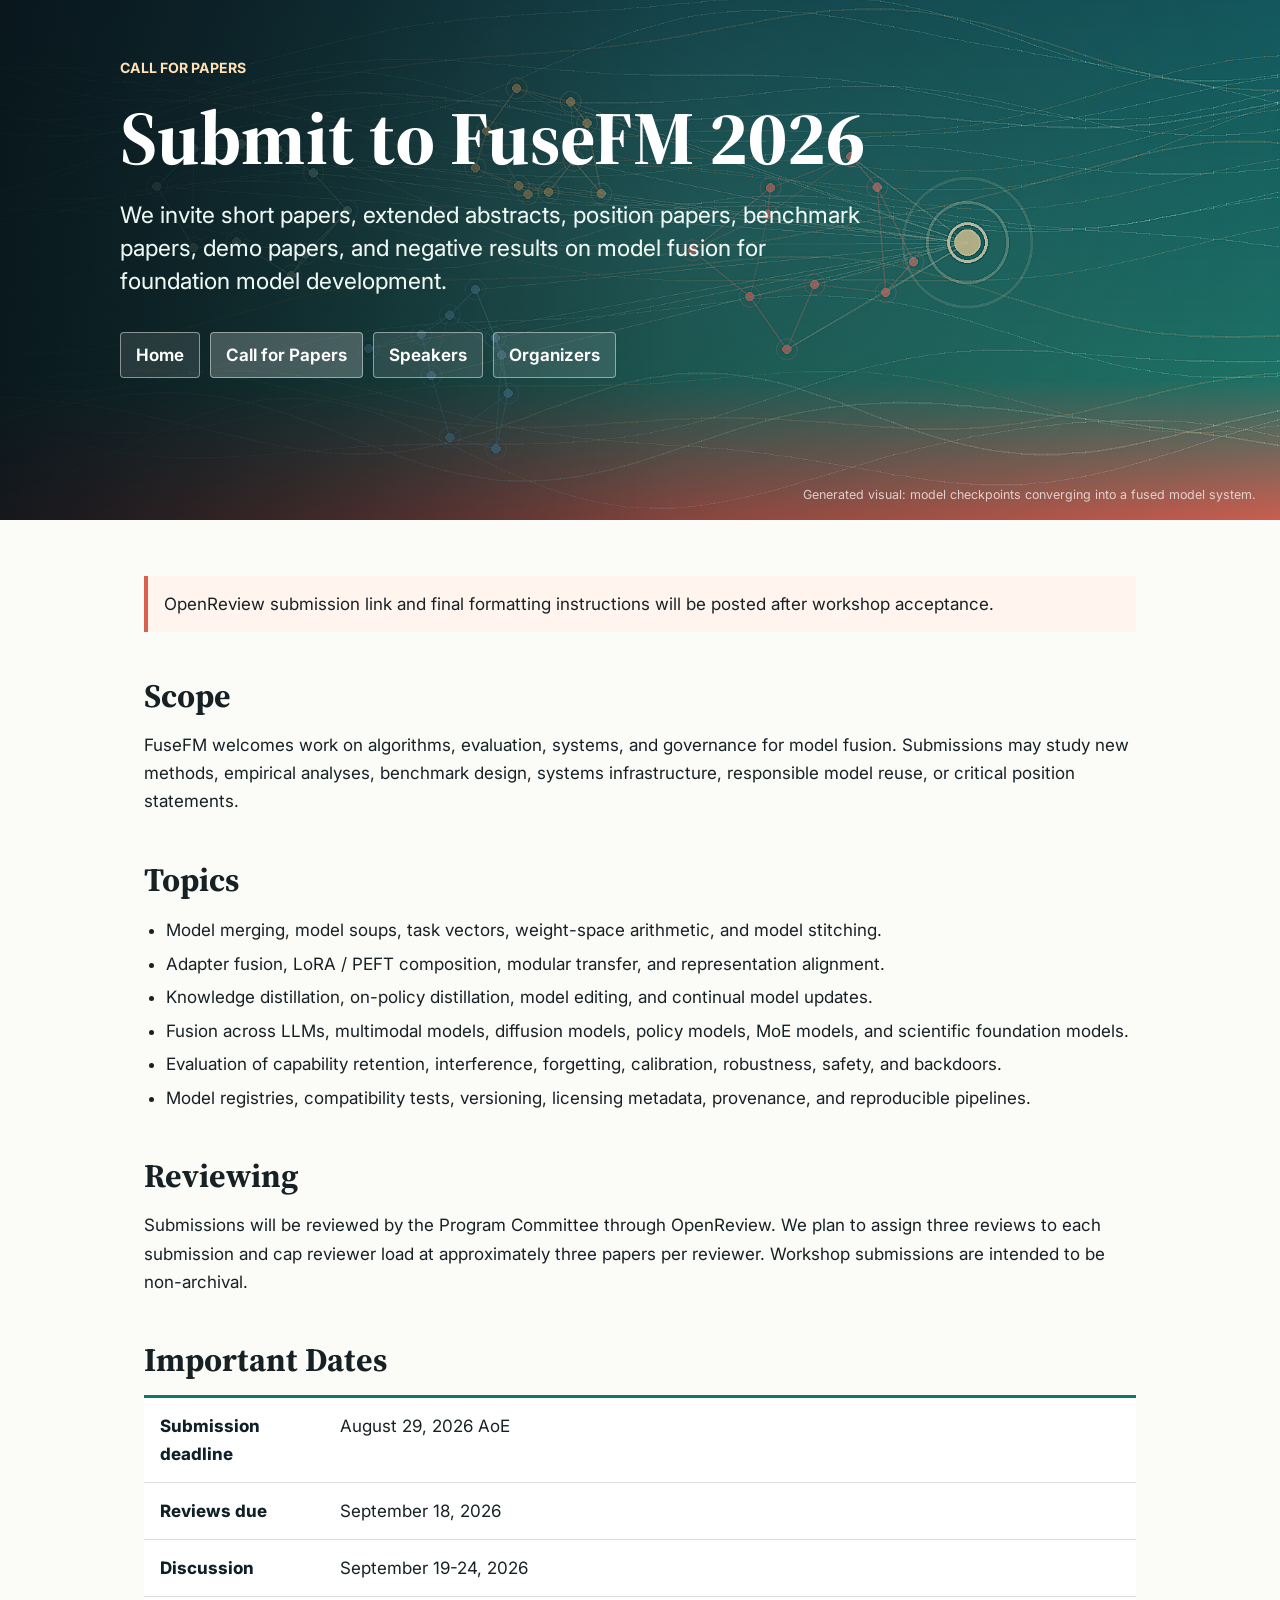
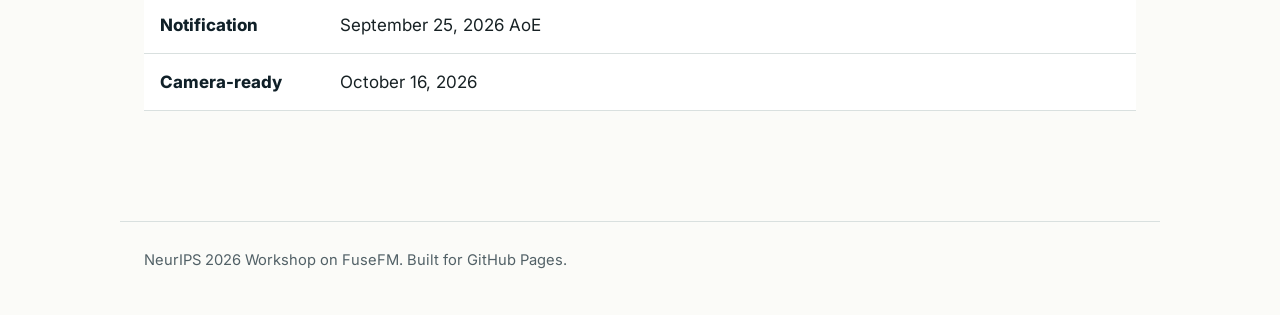
==== call-for-papers.html @ 4e331932 "Initial FuseFM workshop website" ====
<!doctype html>
<html lang="en">
  <head>
    <meta charset="utf-8">
    <meta name="viewport" content="width=device-width, initial-scale=1">
    <title>Call for Papers | FuseFM 2026</title>
    <link rel="preconnect" href="https://fonts.googleapis.com">
    <link rel="preconnect" href="https://fonts.gstatic.com" crossorigin>
    <link href="https://fonts.googleapis.com/css2?family=Inter:wght@400;520;650;760&family=Source+Serif+4:wght@650;760&display=swap" rel="stylesheet">
    <link rel="stylesheet" href="assets/style.css">
  </head>
  <body>
    <a class="skip-link" href="#content">Skip to content</a>
    <header class="page-header" role="banner">
      <div class="header-inner">
        <p class="eyebrow">Call for Papers</p>
        <h1 class="project-name">Submit to FuseFM 2026</h1>
        <p class="project-tagline">We invite short papers, extended abstracts, position papers, benchmark papers, demo papers, and negative results on model fusion for foundation model development.</p>
        <nav class="nav" aria-label="Primary navigation">
          <a href="index.html">Home</a>
          <a href="call-for-papers.html" aria-current="page">Call for Papers</a>
          <a href="speakers.html">Speakers</a>
          <a href="organizers.html">Organizers</a>
        </nav>
      </div>
      <p class="header-caption">Generated visual: model checkpoints converging into a fused model system.</p>
    </header>

    <main id="content" class="main-content" role="main">
      <div class="note">OpenReview submission link and final formatting instructions will be posted after workshop acceptance.</div>

      <h1>Scope</h1>
      <p>FuseFM welcomes work on algorithms, evaluation, systems, and governance for model fusion. Submissions may study new methods, empirical analyses, benchmark design, systems infrastructure, responsible model reuse, or critical position statements.</p>

      <h1>Topics</h1>
      <ul>
        <li>Model merging, model soups, task vectors, weight-space arithmetic, and model stitching.</li>
        <li>Adapter fusion, LoRA / PEFT composition, modular transfer, and representation alignment.</li>
        <li>Knowledge distillation, on-policy distillation, model editing, and continual model updates.</li>
        <li>Fusion across LLMs, multimodal models, diffusion models, policy models, MoE models, and scientific foundation models.</li>
        <li>Evaluation of capability retention, interference, forgetting, calibration, robustness, safety, and backdoors.</li>
        <li>Model registries, compatibility tests, versioning, licensing metadata, provenance, and reproducible pipelines.</li>
      </ul>

      <h1>Reviewing</h1>
      <p>Submissions will be reviewed by the Program Committee through OpenReview. We plan to assign three reviews to each submission and cap reviewer load at approximately three papers per reviewer. Workshop submissions are intended to be non-archival.</p>

      <h1>Important Dates</h1>
      <table class="info-table">
        <tbody>
          <tr><th>Submission deadline</th><td>August 29, 2026 AoE</td></tr>
          <tr><th>Reviews due</th><td>September 18, 2026</td></tr>
          <tr><th>Discussion</th><td>September 19-24, 2026</td></tr>
          <tr><th>Notification</th><td>September 25, 2026 AoE</td></tr>
          <tr><th>Camera-ready</th><td>October 16, 2026</td></tr>
        </tbody>
      </table>
    </main>

    <footer class="site-footer">
      <span>NeurIPS 2026 Workshop on FuseFM. Built for GitHub Pages.</span>
    </footer>
  </body>
</html>
---- assets/style.css ----
:root {
  --ink: #172124;
  --muted: #526167;
  --line: #d9e0df;
  --paper: #fbfbf8;
  --panel: #ffffff;
  --teal: #0f766e;
  --deep: #102028;
  --coral: #d95f4f;
  --gold: #bf7f24;
}

* {
  box-sizing: border-box;
}

body {
  margin: 0;
  color: var(--ink);
  background: var(--paper);
  font-family: Inter, ui-sans-serif, system-ui, -apple-system, BlinkMacSystemFont, "Segoe UI", sans-serif;
  font-size: 17px;
  line-height: 1.65;
}

a {
  color: var(--teal);
  text-decoration-thickness: 1px;
  text-underline-offset: 3px;
}

a:hover {
  color: var(--coral);
}

.skip-link {
  position: absolute;
  left: -999px;
}

.skip-link:focus {
  left: 1rem;
  top: 1rem;
  z-index: 10;
  background: white;
  padding: .5rem .75rem;
}

.page-header {
  position: relative;
  min-height: 520px;
  padding: 56px 24px 40px;
  color: white;
  background:
    linear-gradient(90deg, rgba(8, 18, 24, .88), rgba(8, 18, 24, .38) 58%, rgba(8, 18, 24, .1)),
    url("hero-fusion.png") center / cover no-repeat;
}

.header-inner,
.main-content,
.site-footer {
  max-width: 1040px;
  margin: 0 auto;
}

.eyebrow {
  margin: 0 0 20px;
  color: #ffe1b8;
  font-size: 0.88rem;
  font-weight: 700;
  letter-spacing: 0;
  text-transform: uppercase;
}

.project-name {
  max-width: 880px;
  margin: 0;
  font-family: "Source Serif 4", Georgia, serif;
  font-size: clamp(2.25rem, 6vw, 4.75rem);
  line-height: 1.02;
  font-weight: 760;
}

.project-tagline {
  max-width: 760px;
  margin: 22px 0 30px;
  color: #edf8f4;
  font-size: clamp(1.05rem, 2vw, 1.42rem);
  line-height: 1.45;
  font-weight: 430;
}

.nav {
  display: flex;
  flex-wrap: wrap;
  gap: 10px;
  margin: 34px 0 0;
}

.nav a {
  display: inline-flex;
  align-items: center;
  min-height: 42px;
  padding: 8px 15px;
  color: white;
  border: 1px solid rgba(255, 255, 255, .46);
  border-radius: 4px;
  background: rgba(255, 255, 255, .11);
  text-decoration: none;
  font-weight: 650;
}

.nav a:hover,
.nav a[aria-current="page"] {
  background: rgba(255, 255, 255, .22);
}

.header-caption {
  position: absolute;
  right: 24px;
  bottom: 14px;
  margin: 0;
  color: rgba(255, 255, 255, .72);
  font-size: .78rem;
}

.main-content {
  padding: 34px 24px 72px;
}

.info-table {
  width: 100%;
  border-collapse: collapse;
  margin: 8px 0 38px;
  background: var(--panel);
  border-top: 3px solid var(--teal);
}

.info-table th,
.info-table td {
  padding: 14px 16px;
  border-bottom: 1px solid var(--line);
  vertical-align: top;
  text-align: left;
}

.info-table th {
  width: 180px;
  color: var(--deep);
  font-weight: 760;
}

h1,
h2,
h3 {
  line-height: 1.2;
  letter-spacing: 0;
}

h1 {
  margin: 44px 0 16px;
  font-family: "Source Serif 4", Georgia, serif;
  font-size: 2.05rem;
}

h2 {
  margin: 34px 0 12px;
  font-size: 1.38rem;
}

p {
  margin: 0 0 16px;
}

ul {
  padding-left: 1.35rem;
}

li {
  margin: .35rem 0;
}

.topic-grid,
.people-grid,
.speaker-list {
  display: grid;
  gap: 14px;
  margin: 22px 0 34px;
}

.topic-grid {
  grid-template-columns: repeat(auto-fit, minmax(230px, 1fr));
}

.people-grid,
.speaker-list {
  grid-template-columns: repeat(auto-fit, minmax(260px, 1fr));
}

.topic,
.person,
.speaker {
  padding: 16px 17px;
  background: var(--panel);
  border: 1px solid var(--line);
  border-radius: 6px;
}

.topic strong,
.person strong,
.speaker strong {
  display: block;
  color: var(--deep);
  line-height: 1.3;
}

.meta {
  display: block;
  margin-top: 3px;
  color: var(--muted);
  font-size: .94rem;
  line-height: 1.45;
}

.status {
  color: var(--gold);
  font-weight: 740;
}

.note {
  padding: 14px 16px;
  margin: 22px 0;
  border-left: 4px solid var(--coral);
  background: #fff5ee;
}

.site-footer {
  padding: 26px 24px 42px;
  color: var(--muted);
  border-top: 1px solid var(--line);
  font-size: .92rem;
}

@media (max-width: 720px) {
  body {
    font-size: 16px;
  }

  .page-header {
    min-height: 500px;
    padding-top: 40px;
  }

  .info-table,
  .info-table tbody,
  .info-table tr,
  .info-table th,
  .info-table td {
    display: block;
    width: 100%;
  }

  .info-table th {
    padding-bottom: 2px;
    border-bottom: 0;
  }

  .info-table td {
    padding-top: 2px;
  }

  .header-caption {
    position: static;
    margin: 34px 0 0;
  }
}
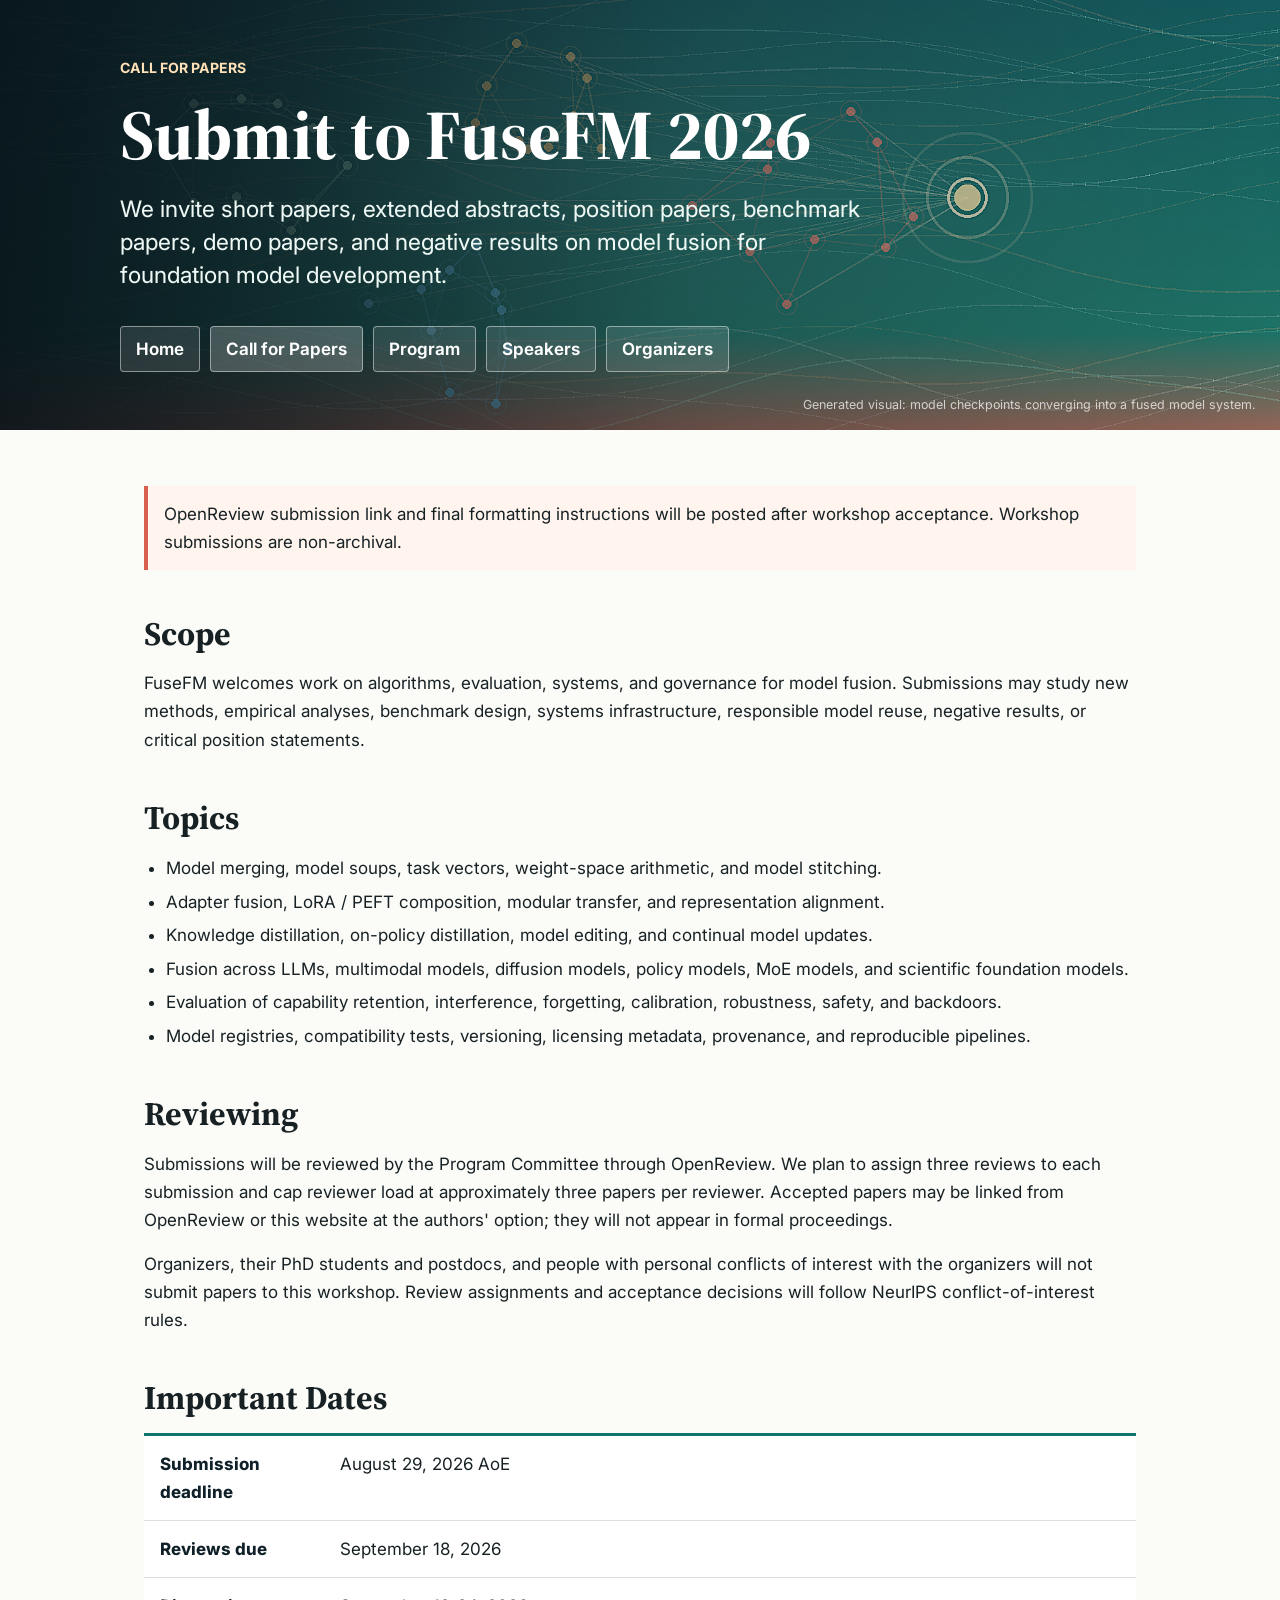
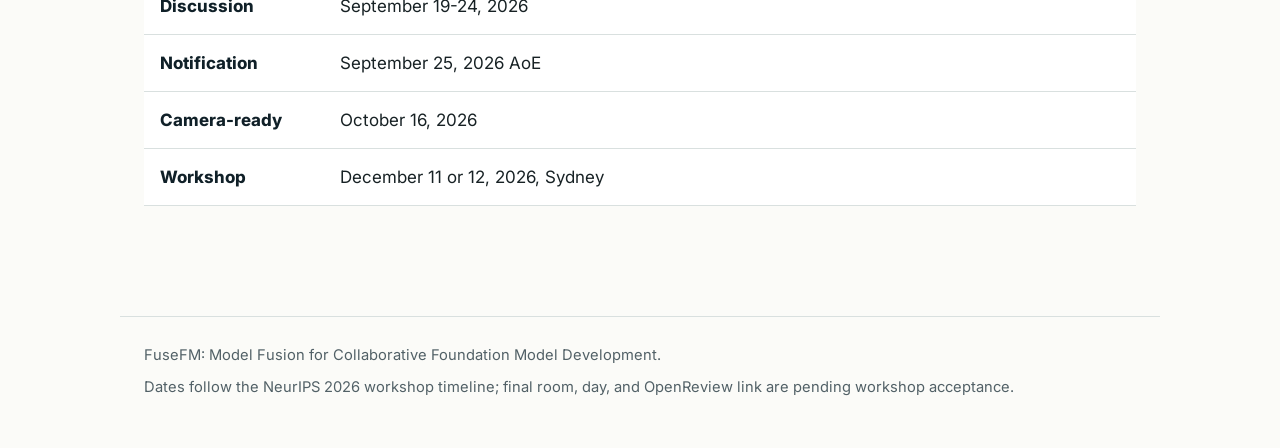
==== commit d5811c1c: "Polish FuseFM workshop website" ====
--- a/call-for-papers.html
+++ b/call-for-papers.html
@@ -11,7 +11,7 @@
   </head>
   <body>
     <a class="skip-link" href="#content">Skip to content</a>
-    <header class="page-header" role="banner">
+    <header class="page-header compact" role="banner">
       <div class="header-inner">
         <p class="eyebrow">Call for Papers</p>
         <h1 class="project-name">Submit to FuseFM 2026</h1>
@@ -19,6 +19,7 @@
         <nav class="nav" aria-label="Primary navigation">
           <a href="index.html">Home</a>
           <a href="call-for-papers.html" aria-current="page">Call for Papers</a>
+          <a href="program.html">Program</a>
           <a href="speakers.html">Speakers</a>
           <a href="organizers.html">Organizers</a>
         </nav>
@@ -27,10 +28,10 @@
     </header>
 
     <main id="content" class="main-content" role="main">
-      <div class="note">OpenReview submission link and final formatting instructions will be posted after workshop acceptance.</div>
+      <div class="note">OpenReview submission link and final formatting instructions will be posted after workshop acceptance. Workshop submissions are non-archival.</div>
 
       <h1>Scope</h1>
-      <p>FuseFM welcomes work on algorithms, evaluation, systems, and governance for model fusion. Submissions may study new methods, empirical analyses, benchmark design, systems infrastructure, responsible model reuse, or critical position statements.</p>
+      <p>FuseFM welcomes work on algorithms, evaluation, systems, and governance for model fusion. Submissions may study new methods, empirical analyses, benchmark design, systems infrastructure, responsible model reuse, negative results, or critical position statements.</p>
 
       <h1>Topics</h1>
       <ul>
@@ -43,7 +44,8 @@
       </ul>
 
       <h1>Reviewing</h1>
-      <p>Submissions will be reviewed by the Program Committee through OpenReview. We plan to assign three reviews to each submission and cap reviewer load at approximately three papers per reviewer. Workshop submissions are intended to be non-archival.</p>
+      <p>Submissions will be reviewed by the Program Committee through OpenReview. We plan to assign three reviews to each submission and cap reviewer load at approximately three papers per reviewer. Accepted papers may be linked from OpenReview or this website at the authors' option; they will not appear in formal proceedings.</p>
+      <p>Organizers, their PhD students and postdocs, and people with personal conflicts of interest with the organizers will not submit papers to this workshop. Review assignments and acceptance decisions will follow NeurIPS conflict-of-interest rules.</p>
 
       <h1>Important Dates</h1>
       <table class="info-table">
@@ -53,12 +55,14 @@
           <tr><th>Discussion</th><td>September 19-24, 2026</td></tr>
           <tr><th>Notification</th><td>September 25, 2026 AoE</td></tr>
           <tr><th>Camera-ready</th><td>October 16, 2026</td></tr>
+          <tr><th>Workshop</th><td>December 11 or 12, 2026, Sydney</td></tr>
         </tbody>
       </table>
     </main>
 
     <footer class="site-footer">
-      <span>NeurIPS 2026 Workshop on FuseFM. Built for GitHub Pages.</span>
+      <p>FuseFM: Model Fusion for Collaborative Foundation Model Development.</p>
+      <p>Dates follow the NeurIPS 2026 workshop timeline; final room, day, and OpenReview link are pending workshop acceptance.</p>
     </footer>
   </body>
 </html>
--- a/assets/style.css
+++ b/assets/style.css
@@ -4,6 +4,7 @@
   --line: #d9e0df;
   --paper: #fbfbf8;
   --panel: #ffffff;
+  --panel-soft: #f3f7f4;
   --teal: #0f766e;
   --deep: #102028;
   --coral: #d95f4f;
@@ -23,6 +24,11 @@
   line-height: 1.65;
 }
 
+::selection {
+  color: white;
+  background: var(--teal);
+}
+
 a {
   color: var(--teal);
   text-decoration-thickness: 1px;
@@ -48,12 +54,16 @@
 
 .page-header {
   position: relative;
-  min-height: 520px;
+  min-height: 560px;
   padding: 56px 24px 40px;
   color: white;
   background:
     linear-gradient(90deg, rgba(8, 18, 24, .88), rgba(8, 18, 24, .38) 58%, rgba(8, 18, 24, .1)),
     url("hero-fusion.png") center / cover no-repeat;
+}
+
+.page-header.compact {
+  min-height: 430px;
 }
 
 .header-inner,
@@ -76,7 +86,7 @@
   max-width: 880px;
   margin: 0;
   font-family: "Source Serif 4", Georgia, serif;
-  font-size: clamp(2.25rem, 6vw, 4.75rem);
+  font-size: clamp(2.25rem, 5.5vw, 4.65rem);
   line-height: 1.02;
   font-weight: 760;
 }
@@ -128,6 +138,12 @@
   padding: 34px 24px 72px;
 }
 
+.intro {
+  max-width: 860px;
+  color: #263538;
+  font-size: 1.08rem;
+}
+
 .info-table {
   width: 100%;
   border-collapse: collapse;
@@ -168,6 +184,14 @@
   font-size: 1.38rem;
 }
 
+.section-kicker {
+  margin: 0 0 8px;
+  color: var(--gold);
+  font-size: .82rem;
+  font-weight: 760;
+  text-transform: uppercase;
+}
+
 p {
   margin: 0 0 16px;
 }
@@ -182,7 +206,9 @@
 
 .topic-grid,
 .people-grid,
-.speaker-list {
+.speaker-list,
+.pc-grid,
+.stat-grid {
   display: grid;
   gap: 14px;
   margin: 22px 0 34px;
@@ -197,21 +223,64 @@
   grid-template-columns: repeat(auto-fit, minmax(260px, 1fr));
 }
 
+.pc-grid {
+  grid-template-columns: repeat(auto-fit, minmax(210px, 1fr));
+}
+
+.stat-grid {
+  grid-template-columns: repeat(auto-fit, minmax(170px, 1fr));
+}
+
 .topic,
 .person,
-.speaker {
+.speaker,
+.pc-member,
+.stat {
   padding: 16px 17px;
   background: var(--panel);
   border: 1px solid var(--line);
   border-radius: 6px;
 }
 
+.stat {
+  border-top: 3px solid var(--teal);
+}
+
+.stat strong {
+  display: block;
+  margin-bottom: 2px;
+  color: var(--deep);
+  font-size: 1.35rem;
+  line-height: 1.2;
+}
+
 .topic strong,
 .person strong,
-.speaker strong {
+.speaker strong,
+.pc-member strong {
   display: block;
   color: var(--deep);
   line-height: 1.3;
+}
+
+.person {
+  display: grid;
+  grid-template-columns: 86px 1fr;
+  gap: 15px;
+  align-items: start;
+}
+
+.person-photo {
+  width: 86px;
+  height: 86px;
+  border-radius: 50%;
+  object-fit: cover;
+  border: 2px solid #e5ece9;
+  background: var(--panel-soft);
+}
+
+.person.no-photo {
+  grid-template-columns: 1fr;
 }
 
 .meta {
@@ -227,6 +296,20 @@
   font-weight: 740;
 }
 
+.label {
+  display: inline-flex;
+  align-items: center;
+  min-height: 24px;
+  margin: 6px 6px 0 0;
+  padding: 2px 8px;
+  color: var(--deep);
+  background: var(--panel-soft);
+  border: 1px solid var(--line);
+  border-radius: 999px;
+  font-size: .78rem;
+  font-weight: 650;
+}
+
 .note {
   padding: 14px 16px;
   margin: 22px 0;
@@ -234,6 +317,37 @@
   background: #fff5ee;
 }
 
+.timeline {
+  display: grid;
+  gap: 10px;
+  margin: 22px 0 34px;
+}
+
+.slot {
+  display: grid;
+  grid-template-columns: 150px 1fr;
+  gap: 16px;
+  padding: 15px 16px;
+  background: var(--panel);
+  border: 1px solid var(--line);
+  border-left: 4px solid var(--teal);
+  border-radius: 5px;
+}
+
+.slot time {
+  color: var(--deep);
+  font-weight: 760;
+}
+
+.slot p {
+  margin: 0;
+}
+
+.subtle {
+  color: var(--muted);
+  font-size: .94rem;
+}
+
 .site-footer {
   padding: 26px 24px 42px;
   color: var(--muted);
@@ -241,6 +355,10 @@
   font-size: .92rem;
 }
 
+.site-footer p {
+  margin: 0 0 7px;
+}
+
 @media (max-width: 720px) {
   body {
     font-size: 16px;
@@ -249,6 +367,10 @@
   .page-header {
     min-height: 500px;
     padding-top: 40px;
+  }
+
+  .page-header.compact {
+    min-height: 420px;
   }
 
   .info-table,
@@ -273,4 +395,18 @@
     position: static;
     margin: 34px 0 0;
   }
-}
+
+  .slot {
+    grid-template-columns: 1fr;
+    gap: 4px;
+  }
+
+  .person {
+    grid-template-columns: 72px 1fr;
+  }
+
+  .person-photo {
+    width: 72px;
+    height: 72px;
+  }
+}
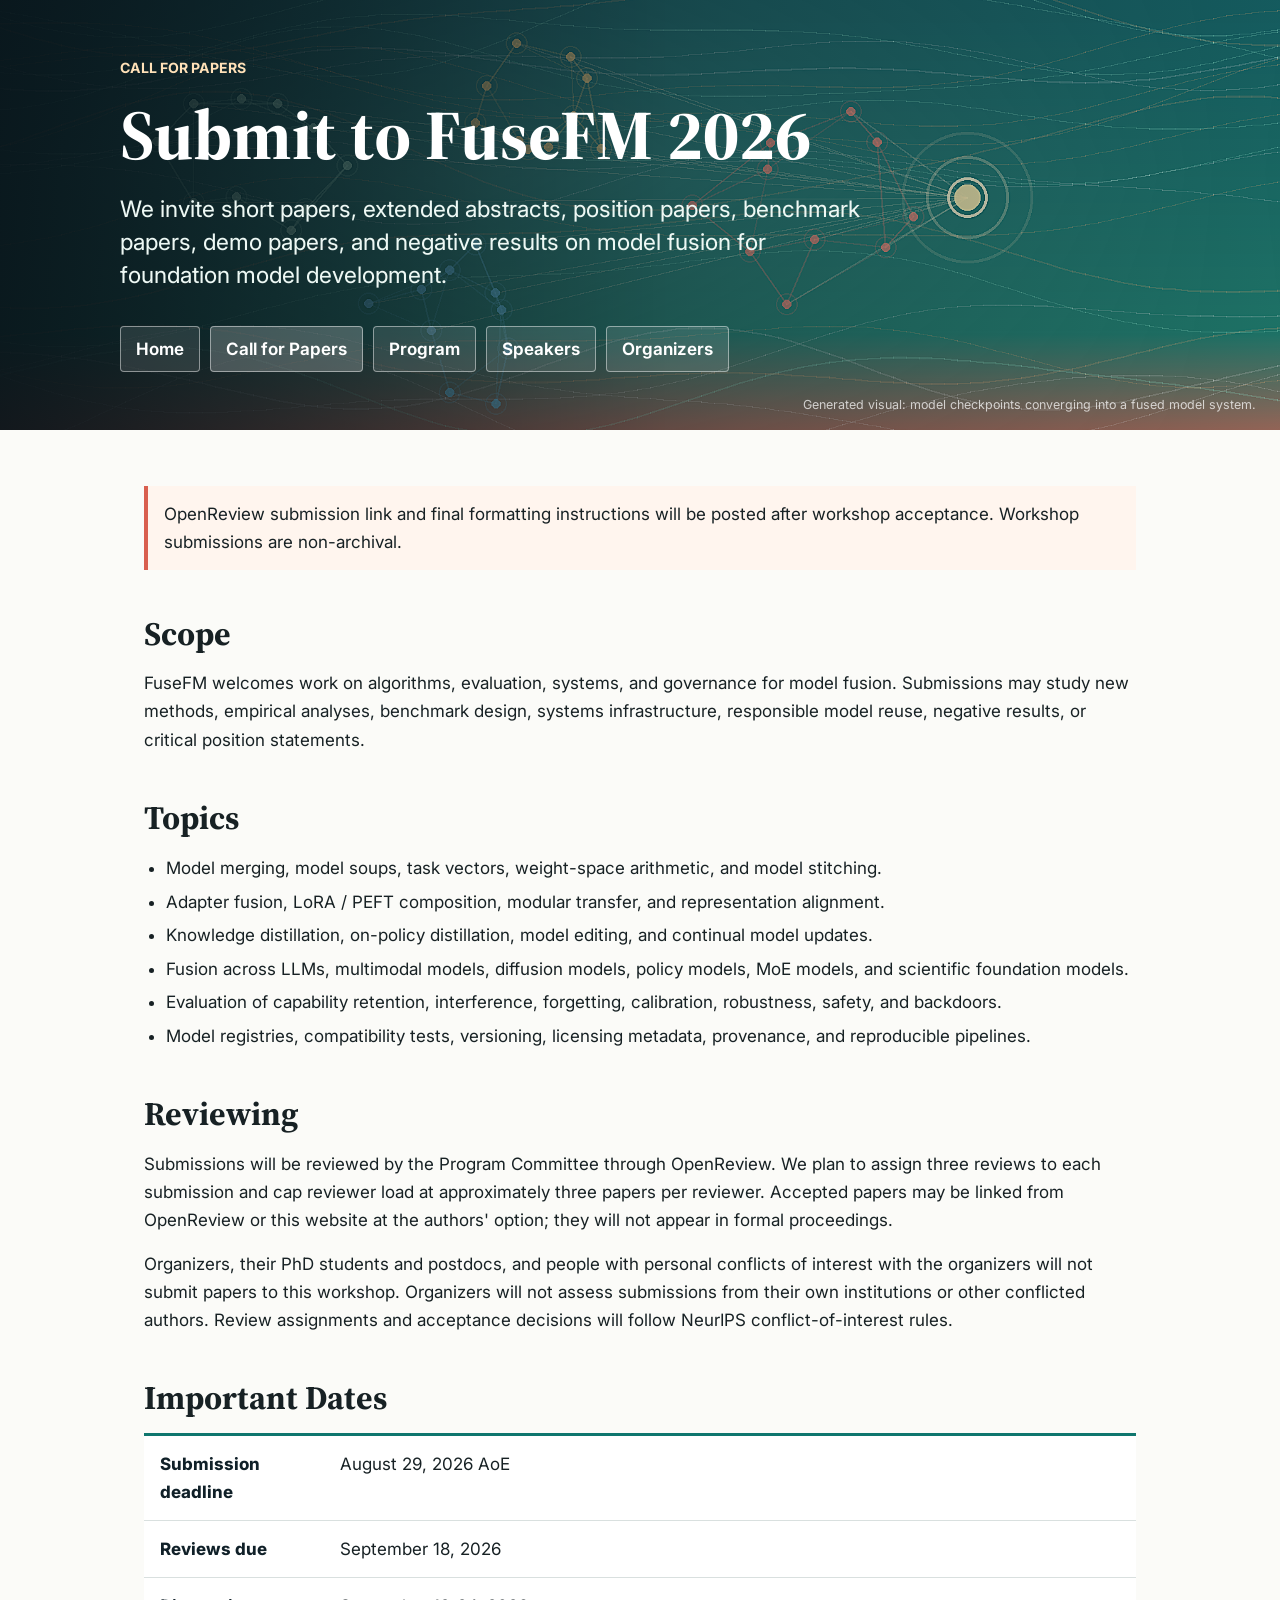
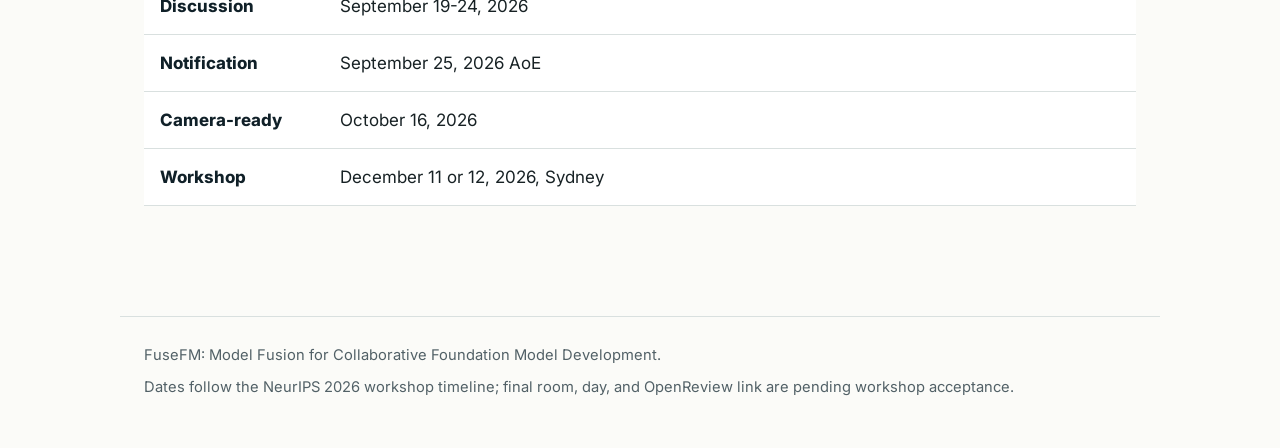
==== commit b1ebaf7e: "Align workshop site with NeurIPS organizer policies" ====
--- a/call-for-papers.html
+++ b/call-for-papers.html
@@ -45,7 +45,7 @@
 
       <h1>Reviewing</h1>
       <p>Submissions will be reviewed by the Program Committee through OpenReview. We plan to assign three reviews to each submission and cap reviewer load at approximately three papers per reviewer. Accepted papers may be linked from OpenReview or this website at the authors' option; they will not appear in formal proceedings.</p>
-      <p>Organizers, their PhD students and postdocs, and people with personal conflicts of interest with the organizers will not submit papers to this workshop. Review assignments and acceptance decisions will follow NeurIPS conflict-of-interest rules.</p>
+      <p>Organizers, their PhD students and postdocs, and people with personal conflicts of interest with the organizers will not submit papers to this workshop. Organizers will not assess submissions from their own institutions or other conflicted authors. Review assignments and acceptance decisions will follow NeurIPS conflict-of-interest rules.</p>
 
       <h1>Important Dates</h1>
       <table class="info-table">
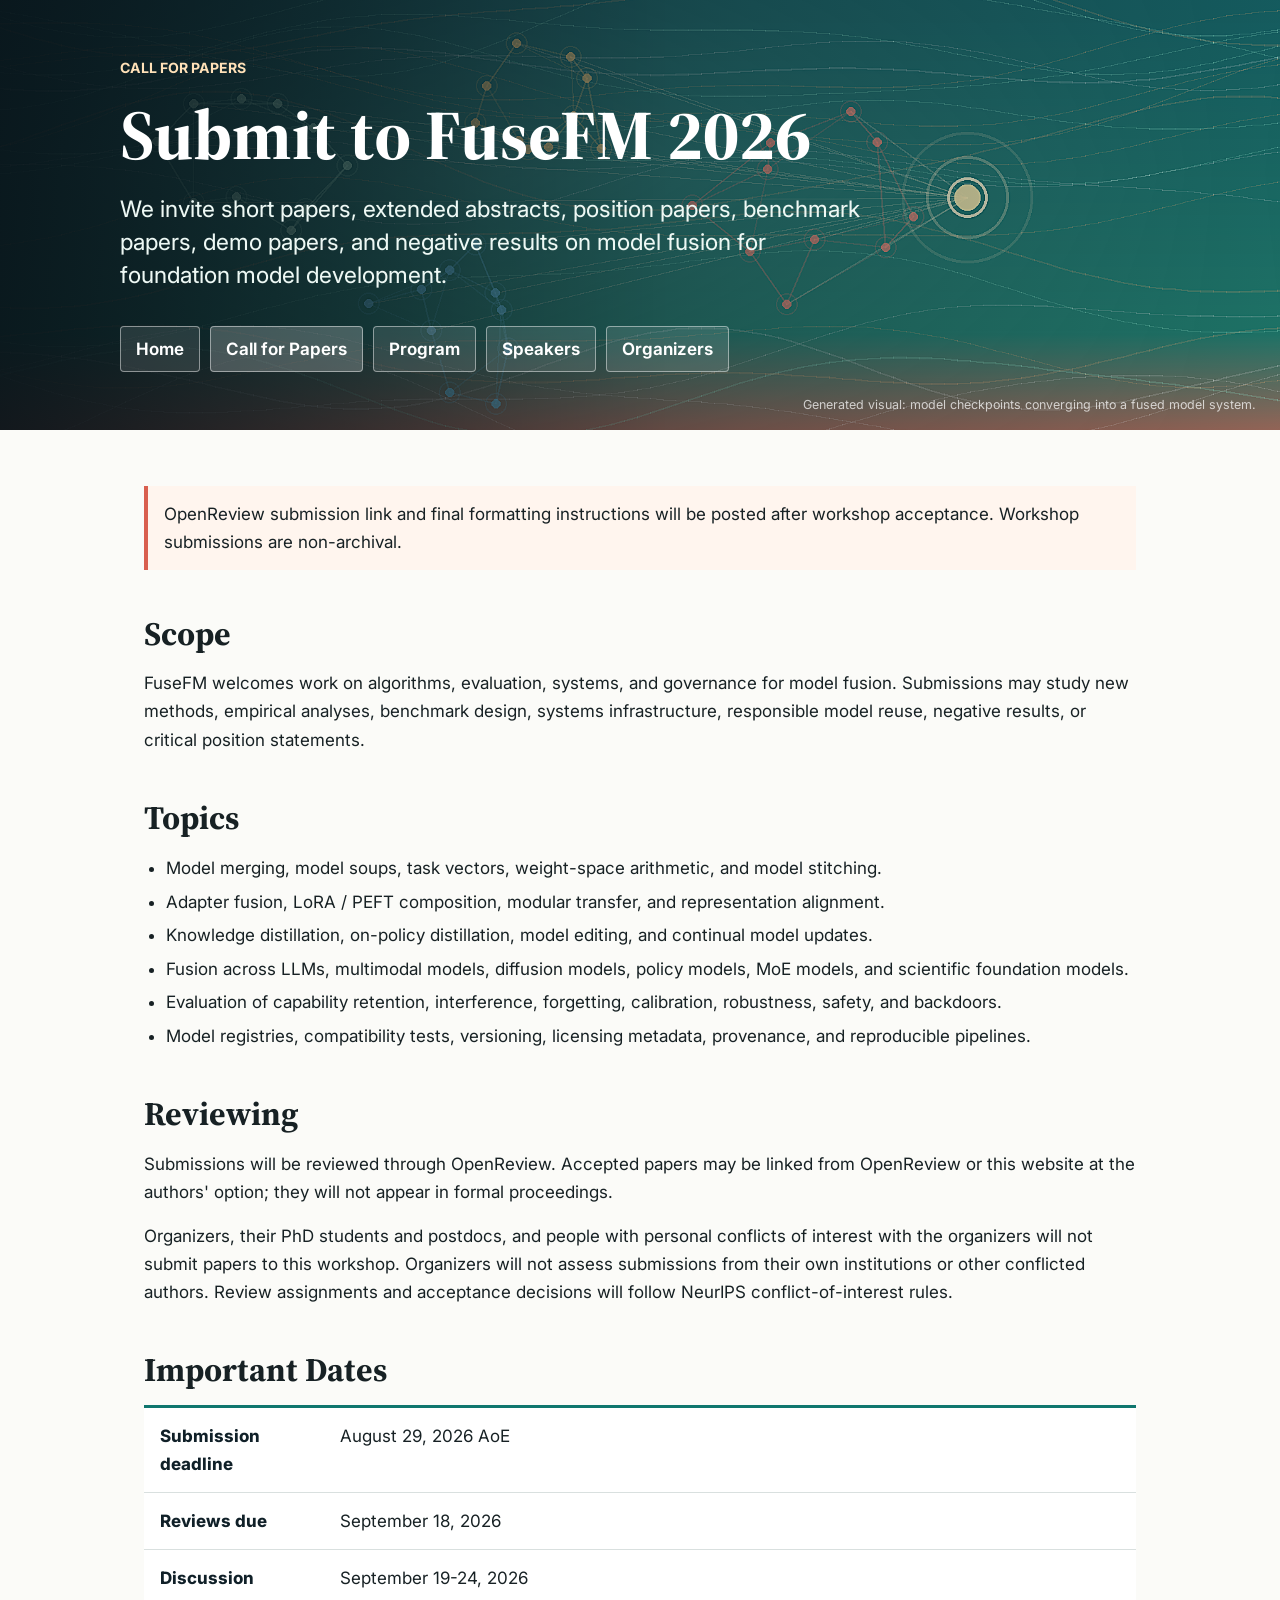
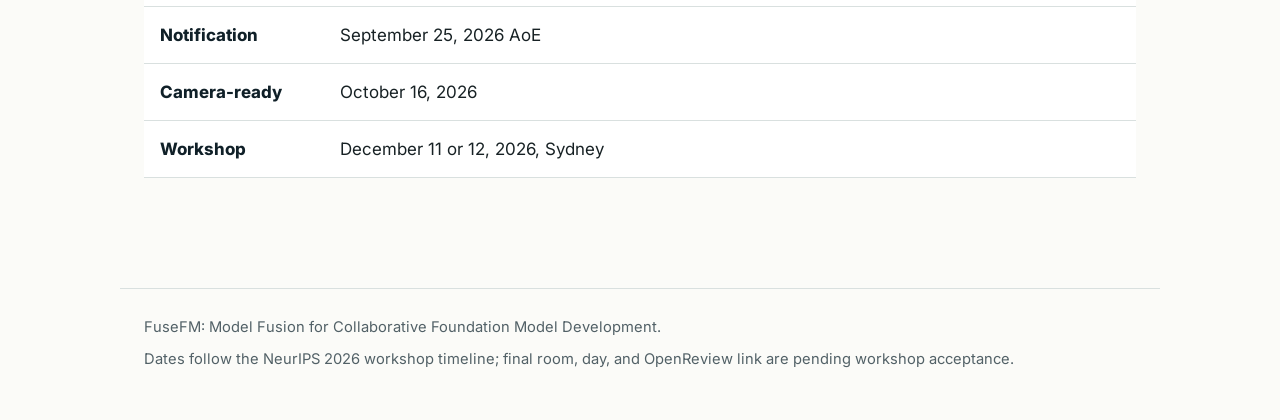
==== commit e464b41e: "Simplify public workshop organization details" ====
--- a/call-for-papers.html
+++ b/call-for-papers.html
@@ -44,7 +44,7 @@
       </ul>
 
       <h1>Reviewing</h1>
-      <p>Submissions will be reviewed by the Program Committee through OpenReview. We plan to assign three reviews to each submission and cap reviewer load at approximately three papers per reviewer. Accepted papers may be linked from OpenReview or this website at the authors' option; they will not appear in formal proceedings.</p>
+      <p>Submissions will be reviewed through OpenReview. Accepted papers may be linked from OpenReview or this website at the authors' option; they will not appear in formal proceedings.</p>
       <p>Organizers, their PhD students and postdocs, and people with personal conflicts of interest with the organizers will not submit papers to this workshop. Organizers will not assess submissions from their own institutions or other conflicted authors. Review assignments and acceptance decisions will follow NeurIPS conflict-of-interest rules.</p>
 
       <h1>Important Dates</h1>
--- a/assets/style.css
+++ b/assets/style.css
@@ -206,9 +206,7 @@
 
 .topic-grid,
 .people-grid,
-.speaker-list,
-.pc-grid,
-.stat-grid {
+.speaker-list {
   display: grid;
   gap: 14px;
   margin: 22px 0 34px;
@@ -223,44 +221,39 @@
   grid-template-columns: repeat(auto-fit, minmax(260px, 1fr));
 }
 
-.pc-grid {
-  grid-template-columns: repeat(auto-fit, minmax(210px, 1fr));
-}
-
-.stat-grid {
-  grid-template-columns: repeat(auto-fit, minmax(170px, 1fr));
+.speaker-list.detailed {
+  grid-template-columns: 1fr;
 }
 
 .topic,
 .person,
-.speaker,
-.pc-member,
-.stat {
+.speaker {
   padding: 16px 17px;
   background: var(--panel);
   border: 1px solid var(--line);
   border-radius: 6px;
 }
 
-.stat {
-  border-top: 3px solid var(--teal);
-}
-
-.stat strong {
-  display: block;
-  margin-bottom: 2px;
-  color: var(--deep);
-  font-size: 1.35rem;
-  line-height: 1.2;
-}
-
 .topic strong,
 .person strong,
-.speaker strong,
-.pc-member strong {
+.speaker strong {
   display: block;
   color: var(--deep);
   line-height: 1.3;
+}
+
+.speaker-title {
+  margin: 12px 0 8px;
+  color: var(--deep);
+  font-size: 1.06rem;
+  line-height: 1.35;
+}
+
+.speaker-abstract {
+  margin: 0;
+  color: #29383b;
+  font-size: .96rem;
+  line-height: 1.62;
 }
 
 .person {
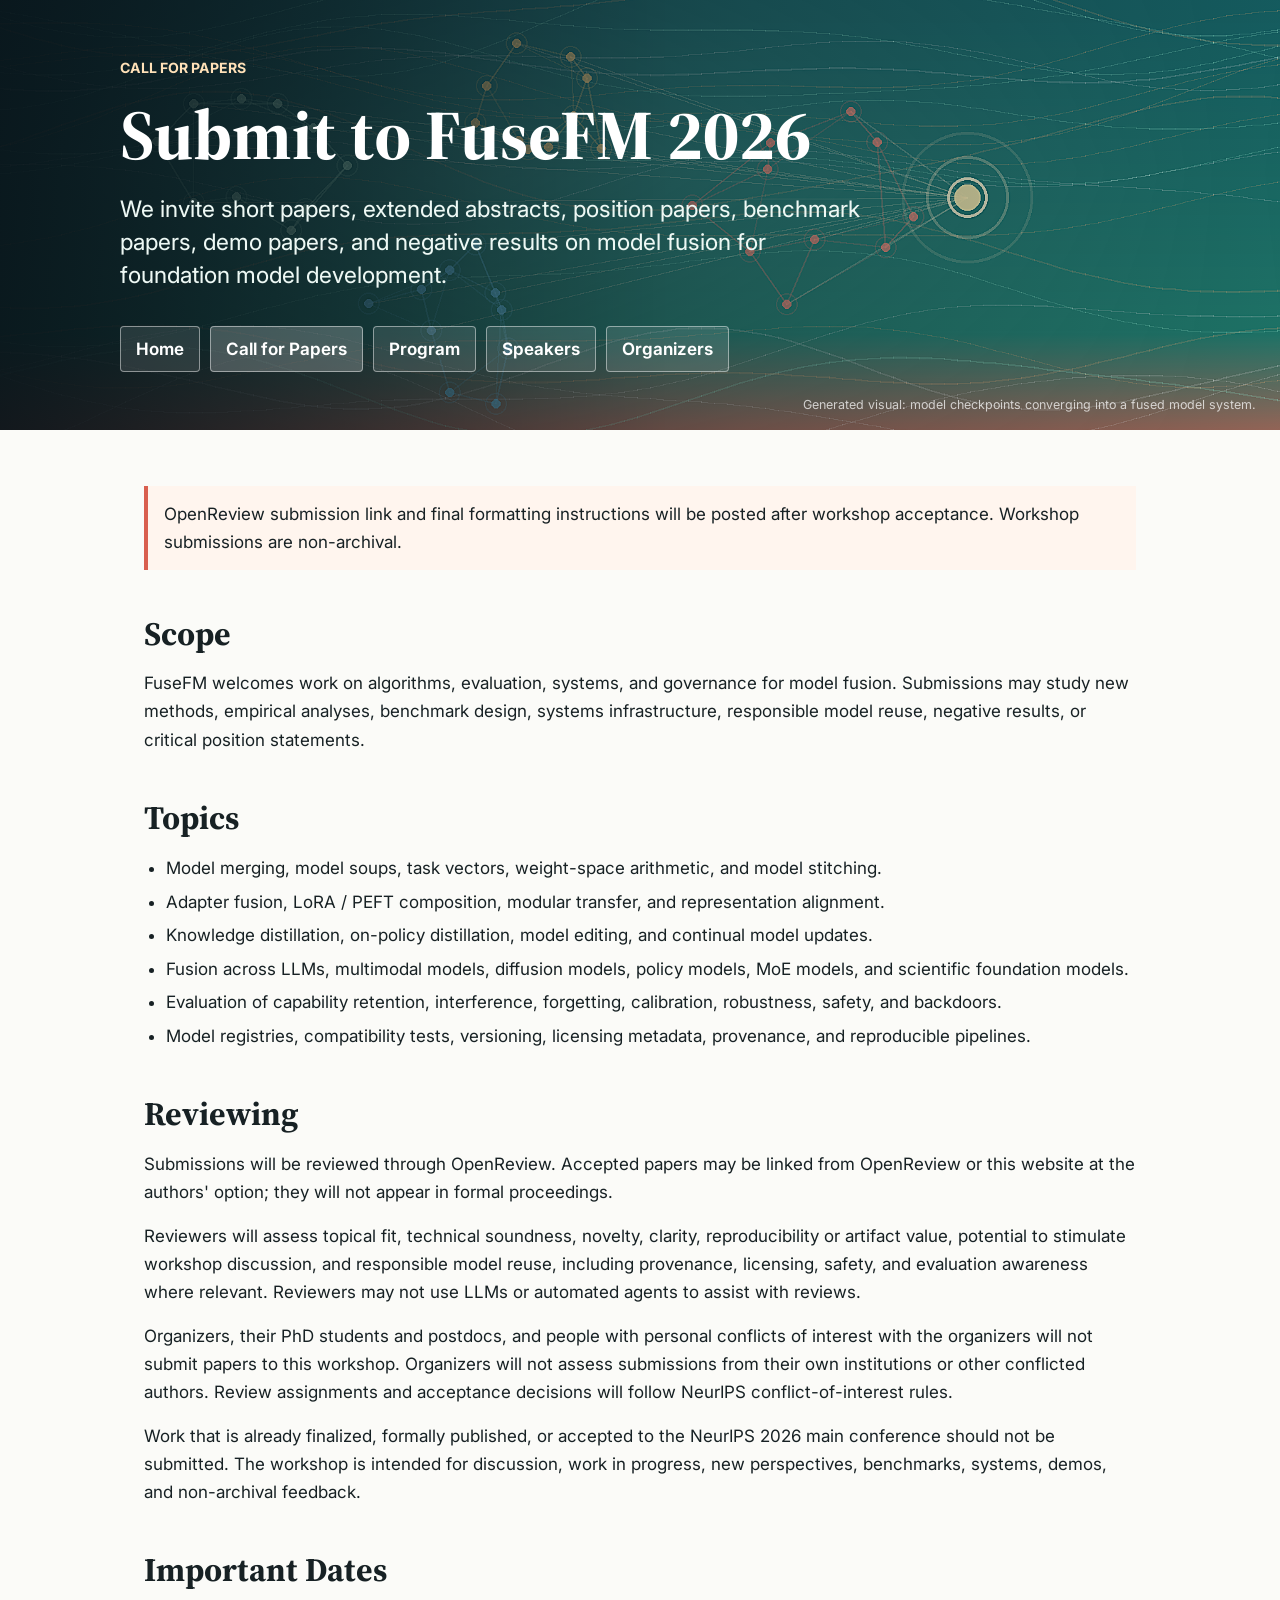
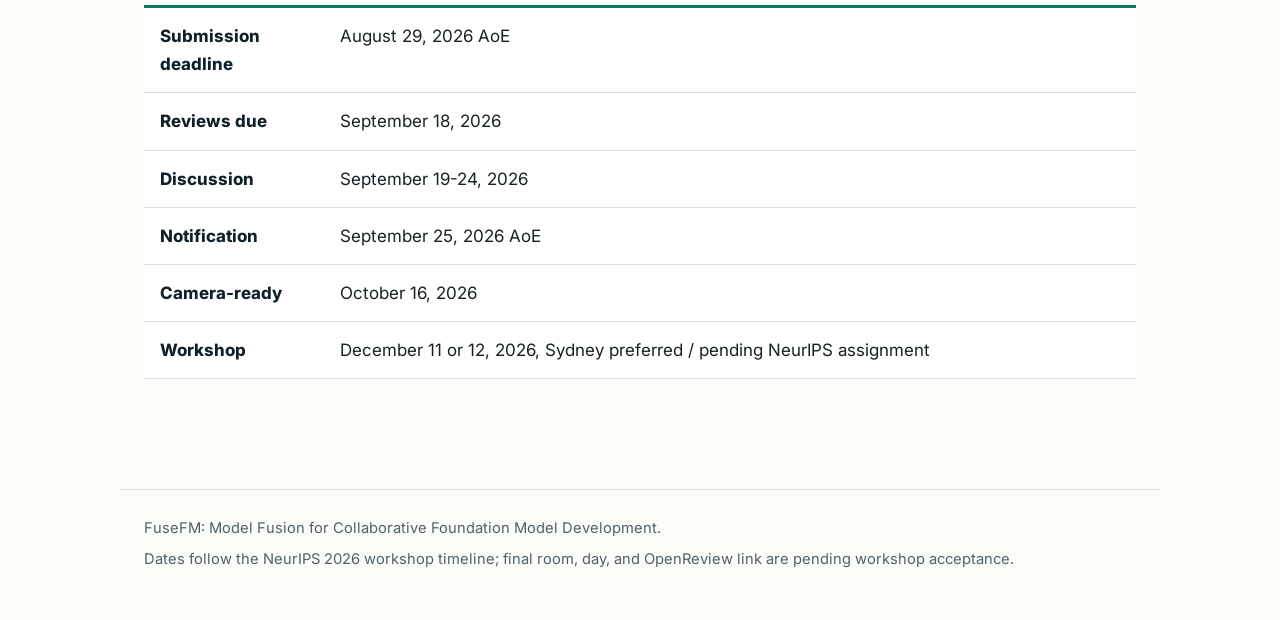
==== commit b18bdeeb: "Polish FuseFM workshop website" ====
--- a/call-for-papers.html
+++ b/call-for-papers.html
@@ -7,6 +7,7 @@
     <link rel="preconnect" href="https://fonts.googleapis.com">
     <link rel="preconnect" href="https://fonts.gstatic.com" crossorigin>
     <link href="https://fonts.googleapis.com/css2?family=Inter:wght@400;520;650;760&family=Source+Serif+4:wght@650;760&display=swap" rel="stylesheet">
+    <link rel="icon" href="assets/favicon.svg" type="image/svg+xml">
     <link rel="stylesheet" href="assets/style.css">
   </head>
   <body>
@@ -45,7 +46,9 @@
 
       <h1>Reviewing</h1>
       <p>Submissions will be reviewed through OpenReview. Accepted papers may be linked from OpenReview or this website at the authors' option; they will not appear in formal proceedings.</p>
+      <p>Reviewers will assess topical fit, technical soundness, novelty, clarity, reproducibility or artifact value, potential to stimulate workshop discussion, and responsible model reuse, including provenance, licensing, safety, and evaluation awareness where relevant. Reviewers may not use LLMs or automated agents to assist with reviews.</p>
       <p>Organizers, their PhD students and postdocs, and people with personal conflicts of interest with the organizers will not submit papers to this workshop. Organizers will not assess submissions from their own institutions or other conflicted authors. Review assignments and acceptance decisions will follow NeurIPS conflict-of-interest rules.</p>
+      <p>Work that is already finalized, formally published, or accepted to the NeurIPS 2026 main conference should not be submitted. The workshop is intended for discussion, work in progress, new perspectives, benchmarks, systems, demos, and non-archival feedback.</p>
 
       <h1>Important Dates</h1>
       <table class="info-table">
@@ -55,7 +58,7 @@
           <tr><th>Discussion</th><td>September 19-24, 2026</td></tr>
           <tr><th>Notification</th><td>September 25, 2026 AoE</td></tr>
           <tr><th>Camera-ready</th><td>October 16, 2026</td></tr>
-          <tr><th>Workshop</th><td>December 11 or 12, 2026, Sydney</td></tr>
+          <tr><th>Workshop</th><td>December 11 or 12, 2026, Sydney preferred / pending NeurIPS assignment</td></tr>
         </tbody>
       </table>
     </main>
